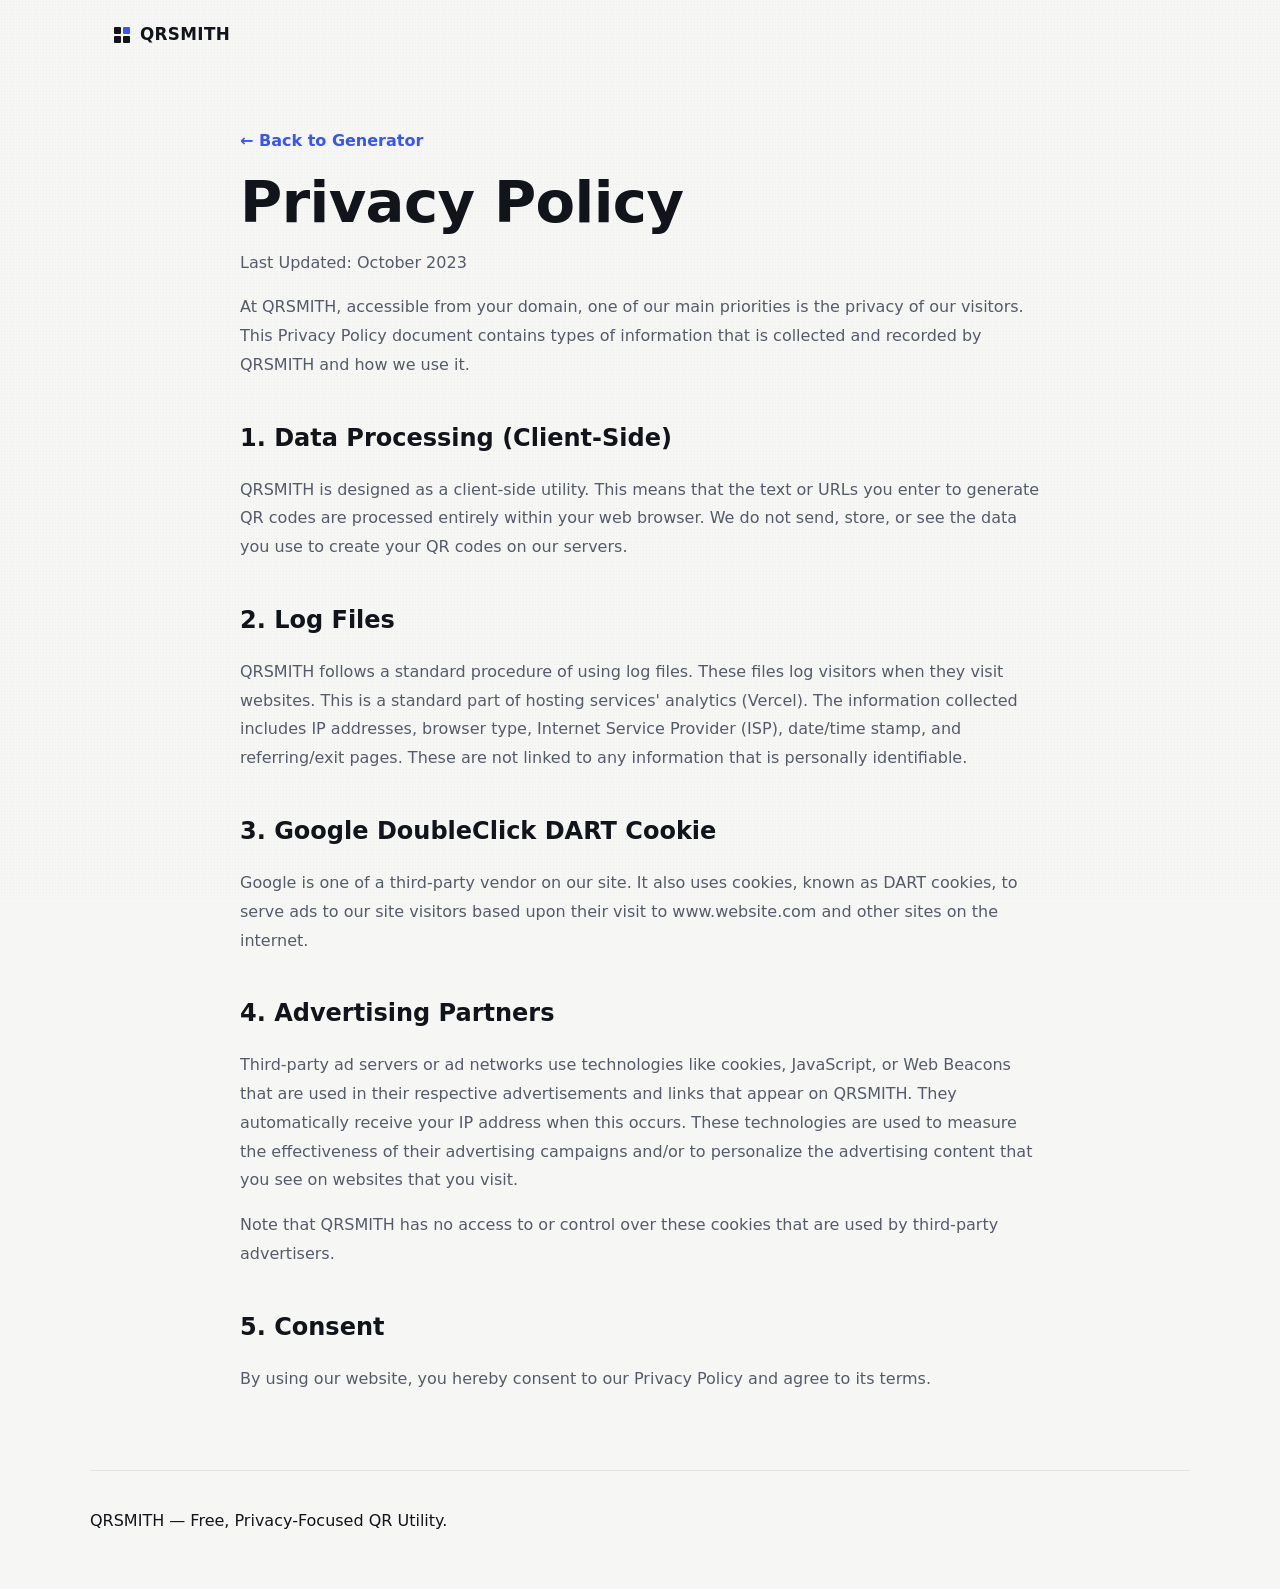
==== privacy.html @ 7912f33f "Create privacy.html" ====
<!DOCTYPE html>
<html lang="en">
<head>
<meta charset="UTF-8" />
<meta name="viewport" content="width=device-width, initial-scale=1.0" />
<title>Privacy Policy — QRSMITH</title>
<link rel="stylesheet" href="styles.css">
<style>
    .policy-content { padding: 60px 0; max-width: 800px; margin: 0 auto; }
    .policy-content h2 { font-family: var(--font-display); margin-top: 40px; color: var(--color-ink); }
    .policy-content p, .policy-content li { color: var(--color-ink-soft); line-height: 1.8; margin-bottom: 16px; }
    .back-home { display: inline-block; margin-bottom: 20px; color: var(--color-accent); font-weight: 600; text-decoration: none; }
</style>
</head>
<body>
  <div class="noise-layer"></div>

  <header class="topbar">
    <div class="wrap topbar-inner">
      <a class="mark" href="index.html">
        <span class="mark-glyph"><span></span><span></span><span></span><span></span></span>
        QRSMITH
      </a>
    </div>
  </header>

  <main class="wrap policy-content">
    <a href="index.html" class="back-home">← Back to Generator</a>
    <h1>Privacy Policy</h1>
    <p>Last Updated: October 2023</p>

    <p>At QRSMITH, accessible from your domain, one of our main priorities is the privacy of our visitors. This Privacy Policy document contains types of information that is collected and recorded by QRSMITH and how we use it.</p>

    <h2>1. Data Processing (Client-Side)</h2>
    <p>QRSMITH is designed as a client-side utility. This means that the text or URLs you enter to generate QR codes are processed entirely within your web browser. We do not send, store, or see the data you use to create your QR codes on our servers.</p>

    <h2>2. Log Files</h2>
    <p>QRSMITH follows a standard procedure of using log files. These files log visitors when they visit websites. This is a standard part of hosting services' analytics (Vercel). The information collected includes IP addresses, browser type, Internet Service Provider (ISP), date/time stamp, and referring/exit pages. These are not linked to any information that is personally identifiable.</p>

    <h2>3. Google DoubleClick DART Cookie</h2>
    <p>Google is one of a third-party vendor on our site. It also uses cookies, known as DART cookies, to serve ads to our site visitors based upon their visit to www.website.com and other sites on the internet.</p>

    <h2>4. Advertising Partners</h2>
    <p>Third-party ad servers or ad networks use technologies like cookies, JavaScript, or Web Beacons that are used in their respective advertisements and links that appear on QRSMITH. They automatically receive your IP address when this occurs. These technologies are used to measure the effectiveness of their advertising campaigns and/or to personalize the advertising content that you see on websites that you visit.</p>
    <p>Note that QRSMITH has no access to or control over these cookies that are used by third-party advertisers.</p>

    <h2>5. Consent</h2>
    <p>By using our website, you hereby consent to our Privacy Policy and agree to its terms.</p>
  </main>

  <footer class="site-footer wrap">
    <p>QRSMITH — Free, Privacy-Focused QR Utility.</p>
  </footer>
</body>
</html>
---- styles.css ----
/* ============================================
   QRSMITH — design tokens
   ============================================ */
:root {
  --color-bg: #F6F7F5;
  --color-surface: #FFFFFF;
  --color-ink: #12141C;
  --color-ink-soft: #565B6B;
  --color-ink-faint: #9195A3;
  --color-accent: #3654FF;
  --color-accent-ink: #1F2FB8;
  --color-signal: #C6FF3D;
  --color-border: #E3E5E0;
  --color-ad-bg: #EEF0EC;
  --color-warn: #B45309;
  --color-warn-bg: #FEF3E2;

  --font-display: 'Space Grotesk', ui-sans-serif, system-ui, sans-serif;
  --font-body: 'Inter', ui-sans-serif, system-ui, sans-serif;
  --font-mono: 'IBM Plex Mono', ui-monospace, 'SFMono-Regular', monospace;

  --radius-sm: 8px;
  --radius-md: 14px;
  --radius-lg: 22px;

  --wrap-max: 1100px;
}

* { box-sizing: border-box; }
html { scroll-behavior: smooth; }

body {
  margin: 0;
  background: var(--color-bg);
  color: var(--color-ink);
  font-family: var(--font-body);
  line-height: 1.5;
  -webkit-font-smoothing: antialiased;
  position: relative;
}

.wrap {
  max-width: var(--wrap-max);
  margin: 0 auto;
  padding: 0 24px;
}

/* subtle paper texture, ties the "print" theme together without being loud */
.noise-layer {
  position: fixed;
  inset: 0;
  pointer-events: none;
  z-index: 0;
  opacity: 0.035;
  background-image: radial-gradient(circle, var(--color-ink) 1px, transparent 1px);
  background-size: 3px 3px;
}

a { color: inherit; }

:focus-visible {
  outline: 2px solid var(--color-accent);
  outline-offset: 2px;
  border-radius: 4px;
}

/* ============================================
   Topbar
   ============================================ */
.topbar {
  padding: 22px 0;
  position: relative;
  z-index: 1;
}
.topbar-inner {
  display: flex;
  align-items: center;
  justify-content: space-between;
  gap: 16px;
  flex-wrap: wrap;
}
.mark {
  font-family: var(--font-display);
  font-weight: 700;
  font-size: 1.05rem;
  letter-spacing: 0.02em;
  text-decoration: none;
  display: inline-flex;
  align-items: center;
  gap: 10px;
}
.mark-glyph {
  display: inline-grid;
  grid-template-columns: repeat(2, 1fr);
  grid-template-rows: repeat(2, 1fr);
  gap: 2px;
  width: 16px;
  height: 16px;
}
.mark-glyph span { background: var(--color-ink); border-radius: 1px; }
.mark-glyph span:nth-child(2) { background: var(--color-accent); }
.topbar-note {
  margin: 0;
  font-family: var(--font-mono);
  font-size: 0.75rem;
  color: var(--color-ink-soft);
}

/* ============================================
   Hero
   ============================================ */
.hero {
  padding: 28px 24px 8px;
  position: relative;
  z-index: 1;
}
.eyebrow {
  font-family: var(--font-mono);
  font-size: 0.72rem;
  letter-spacing: 0.12em;
  color: var(--color-accent-ink);
  margin: 0 0 14px;
}
h1 {
  font-family: var(--font-display);
  font-weight: 700;
  font-size: clamp(2.2rem, 5.4vw, 3.6rem);
  line-height: 1.03;
  letter-spacing: -0.01em;
  margin: 0 0 16px;
  max-width: 14ch;
}
.hero-sub {
  font-size: 1.05rem;
  color: var(--color-ink-soft);
  max-width: 46ch;
  margin: 0;
}

/* ============================================
   Studio (the actual tool)
   ============================================ */
.studio {
  padding: 36px 24px 0;
  position: relative;
  z-index: 1;
}
.studio-grid {
  display: grid;
  grid-template-columns: 1.1fr 0.9fr;
  gap: 20px;
  align-items: stretch;
}
@media (max-width: 860px) {
  .studio-grid { grid-template-columns: 1fr; }
}

.panel {
  background: var(--color-surface);
  border: 1px solid var(--color-border);
  border-radius: var(--radius-lg);
  padding: 26px;
}

.field-label {
  display: block;
  font-family: var(--font-mono);
  font-size: 0.72rem;
  letter-spacing: 0.08em;
  text-transform: uppercase;
  color: var(--color-ink-soft);
  margin-bottom: 8px;
}

.text-input {
  width: 100%;
  resize: vertical;
  min-height: 96px;
  padding: 14px 16px;
  font-family: var(--font-body);
  font-size: 1rem;
  color: var(--color-ink);
  background: var(--color-bg);
  border: 1.5px solid var(--color-border);
  border-radius: var(--radius-md);
  transition: border-color 0.15s ease;
}
.text-input:focus {
  border-color: var(--color-accent);
  outline: none;
}
.hint {
  margin: 8px 0 0;
  font-family: var(--font-mono);
  font-size: 0.72rem;
  color: var(--color-ink-faint);
}

.controls-row {
  display: flex;
  gap: 16px;
  margin-top: 22px;
  flex-wrap: wrap;
}
.control { flex: 1 1 140px; }
.control-wide { flex: 1 1 100%; }

.swatch-input {
  display: flex;
  align-items: center;
  gap: 10px;
  border: 1.5px solid var(--color-border);
  border-radius: var(--radius-sm);
  padding: 8px 12px;
  background: var(--color-bg);
}
.swatch-input input[type="color"] {
  width: 28px;
  height: 28px;
  border: none;
  padding: 0;
  background: none;
  cursor: pointer;
  border-radius: 6px;
  overflow: hidden;
}
.swatch-value {
  font-family: var(--font-mono);
  font-size: 0.8rem;
  color: var(--color-ink-soft);
}

.select-input {
  width: 100%;
  padding: 10px 12px;
  font-family: var(--font-body);
  font-size: 0.92rem;
  color: var(--color-ink);
  background: var(--color-bg);
  border: 1.5px solid var(--color-border);
  border-radius: var(--radius-sm);
  cursor: pointer;
}

.contrast-warning {
  margin: 18px 0 0;
  font-size: 0.82rem;
  color: var(--color-warn);
  background: var(--color-warn-bg);
  border-radius: var(--radius-sm);
  padding: 10px 12px;
}

/* ============================================
   Preview / "scan target" — signature element
   ============================================ */
.preview-panel {
  display: flex;
  flex-direction: column;
  align-items: center;
  justify-content: center;
  gap: 16px;
}

.scan-target {
  position: relative;
  width: min(320px, 100%);
  aspect-ratio: 1 / 1;
  background: var(--color-bg);
  border-radius: var(--radius-md);
  display: flex;
  align-items: center;
  justify-content: center;
  overflow: hidden;
}

#qr-canvas {
  width: 88%;
  height: 88%;
  border-radius: 4px;
}

.corner {
  position: absolute;
  width: 22px;
  height: 22px;
  border: 3px solid var(--color-signal);
  z-index: 2;
}
.corner-tl { top: 10px; left: 10px; border-right: none; border-bottom: none; border-radius: 6px 0 0 0; }
.corner-tr { top: 10px; right: 10px; border-left: none; border-bottom: none; border-radius: 0 6px 0 0; }
.corner-bl { bottom: 10px; left: 10px; border-right: none; border-top: none; border-radius: 0 0 0 6px; }
.corner-br { bottom: 10px; right: 10px; border-left: none; border-top: none; border-radius: 0 0 6px 0; }

.scan-line {
  position: absolute;
  left: 8%;
  right: 8%;
  height: 2px;
  background: linear-gradient(90deg, transparent, var(--color-signal), transparent);
  top: 6%;
  opacity: 0;
  z-index: 3;
  pointer-events: none;
}
.scan-line.is-active {
  animation: sweep 0.7s ease-out;
}
@keyframes sweep {
  0%   { top: 6%; opacity: 0; }
  15%  { opacity: 1; }
  85%  { opacity: 1; }
  100% { top: 92%; opacity: 0; }
}
@media (prefers-reduced-motion: reduce) {
  .scan-line.is-active { animation: none; }
}

.empty-state {
  position: absolute;
  inset: 0;
  display: flex;
  flex-direction: column;
  align-items: center;
  justify-content: center;
  gap: 12px;
  color: var(--color-ink-faint);
  text-align: center;
  padding: 20px;
}
.empty-glyph {
  display: grid;
  grid-template-columns: repeat(3, 10px);
  grid-template-rows: repeat(3, 10px);
  gap: 3px;
}
.empty-glyph span { background: var(--color-border); border-radius: 1px; }
.empty-glyph span:nth-child(1),
.empty-glyph span:nth-child(3),
.empty-glyph span:nth-child(7) { background: var(--color-ink-faint); }
.empty-state p {
  margin: 0;
  font-family: var(--font-mono);
  font-size: 0.78rem;
}

.preview-caption {
  margin: 0;
  font-family: var(--font-mono);
  font-size: 0.75rem;
  color: var(--color-ink-faint);
  text-align: center;
  min-height: 1.2em;
}

/* ============================================
   Downloads
   ============================================ */
.download-row {
  display: grid;
  grid-template-columns: repeat(3, 1fr);
  gap: 12px;
  margin-top: 20px;
}
.btn {
  display: flex;
  flex-direction: column;
  align-items: flex-start;
  gap: 2px;
  padding: 14px 18px;
  border-radius: var(--radius-md);
  border: none;
  cursor: pointer;
  font-family: var(--font-body);
  transition: transform 0.12s ease, background 0.15s ease, opacity 0.15s ease;
}
.btn:active { transform: scale(0.98); }
.btn-primary {
  background: var(--color-ink);
  color: var(--color-surface);
}
.btn-primary:hover:not(:disabled) { background: var(--color-accent-ink); }
.btn:disabled {
  opacity: 0.35;
  cursor: not-allowed;
}
.btn-label {
  font-family: var(--font-display);
  font-weight: 600;
  font-size: 1.05rem;
}
.btn-sub {
  font-size: 0.75rem;
  color: rgba(255,255,255,0.65);
}

@media (max-width: 560px) {
  .download-row { grid-template-columns: 1fr; }
}

/* ============================================
   Ad zone — fixed dimensions, zero CLS
   Sits directly below the download buttons.
   ============================================ */
.ad-zone {
  margin-top: 28px;
  display: flex;
  flex-direction: column;
  align-items: center;
  gap: 8px;
}
.ad-tag {
  font-family: var(--font-mono);
  font-size: 0.68rem;
  letter-spacing: 0.1em;
  text-transform: uppercase;
  color: var(--color-ink-faint);
}
.ad-slot {
  width: 100%;
  max-width: 728px;
  background: var(--color-ad-bg);
  border: 1px dashed var(--color-border);
  border-radius: var(--radius-sm);
  display: flex;
  align-items: center;
  justify-content: center;

  /* mobile default: reserve 320x50 */
  height: 50px;
}
.ad-placeholder-text {
  font-family: var(--font-mono);
  font-size: 0.72rem;
  color: var(--color-ink-faint);
}

/* tablet: reserve 300x250 style block */
@media (min-width: 480px) and (max-width: 767px) {
  .ad-slot { height: 250px; max-width: 300px; }
}

/* desktop: reserve 728x90 leaderboard */
@media (min-width: 768px) {
  .ad-slot { height: 90px; max-width: 728px; }
}

/* ============================================
   Trust strip
   ============================================ */
.trust {
  padding: 56px 24px 40px;
  display: grid;
  grid-template-columns: repeat(3, 1fr);
  gap: 24px;
  position: relative;
  z-index: 1;
}
@media (max-width: 768px) {
  .trust { grid-template-columns: 1fr; gap: 20px; }
}
.trust-item {
  display: flex;
  gap: 14px;
  align-items: flex-start;
}
.trust-tag {
  font-family: var(--font-mono);
  font-size: 0.72rem;
  color: var(--color-accent-ink);
  border: 1px solid var(--color-border);
  border-radius: 6px;
  padding: 2px 6px;
  flex-shrink: 0;
}
.trust-item p {
  margin: 0;
  font-size: 0.92rem;
  color: var(--color-ink-soft);
}

/* ============================================
   Footer
   ============================================ */
.site-footer {
  border-top: 1px solid var(--color-border);
  padding: 22px 0 40px;
  position: relative;
  z-index: 1;
}
.footer-inner {
  display: flex;
  justify-content: space-between;
  align-items: center;
  flex-wrap: wrap;
  gap: 8px;
}
.footer-inner p {
  margin: 0;
  font-size: 0.82rem;
  color: var(--color-ink-faint);
}
.footer-mono {
  font-family: var(--font-mono);
}
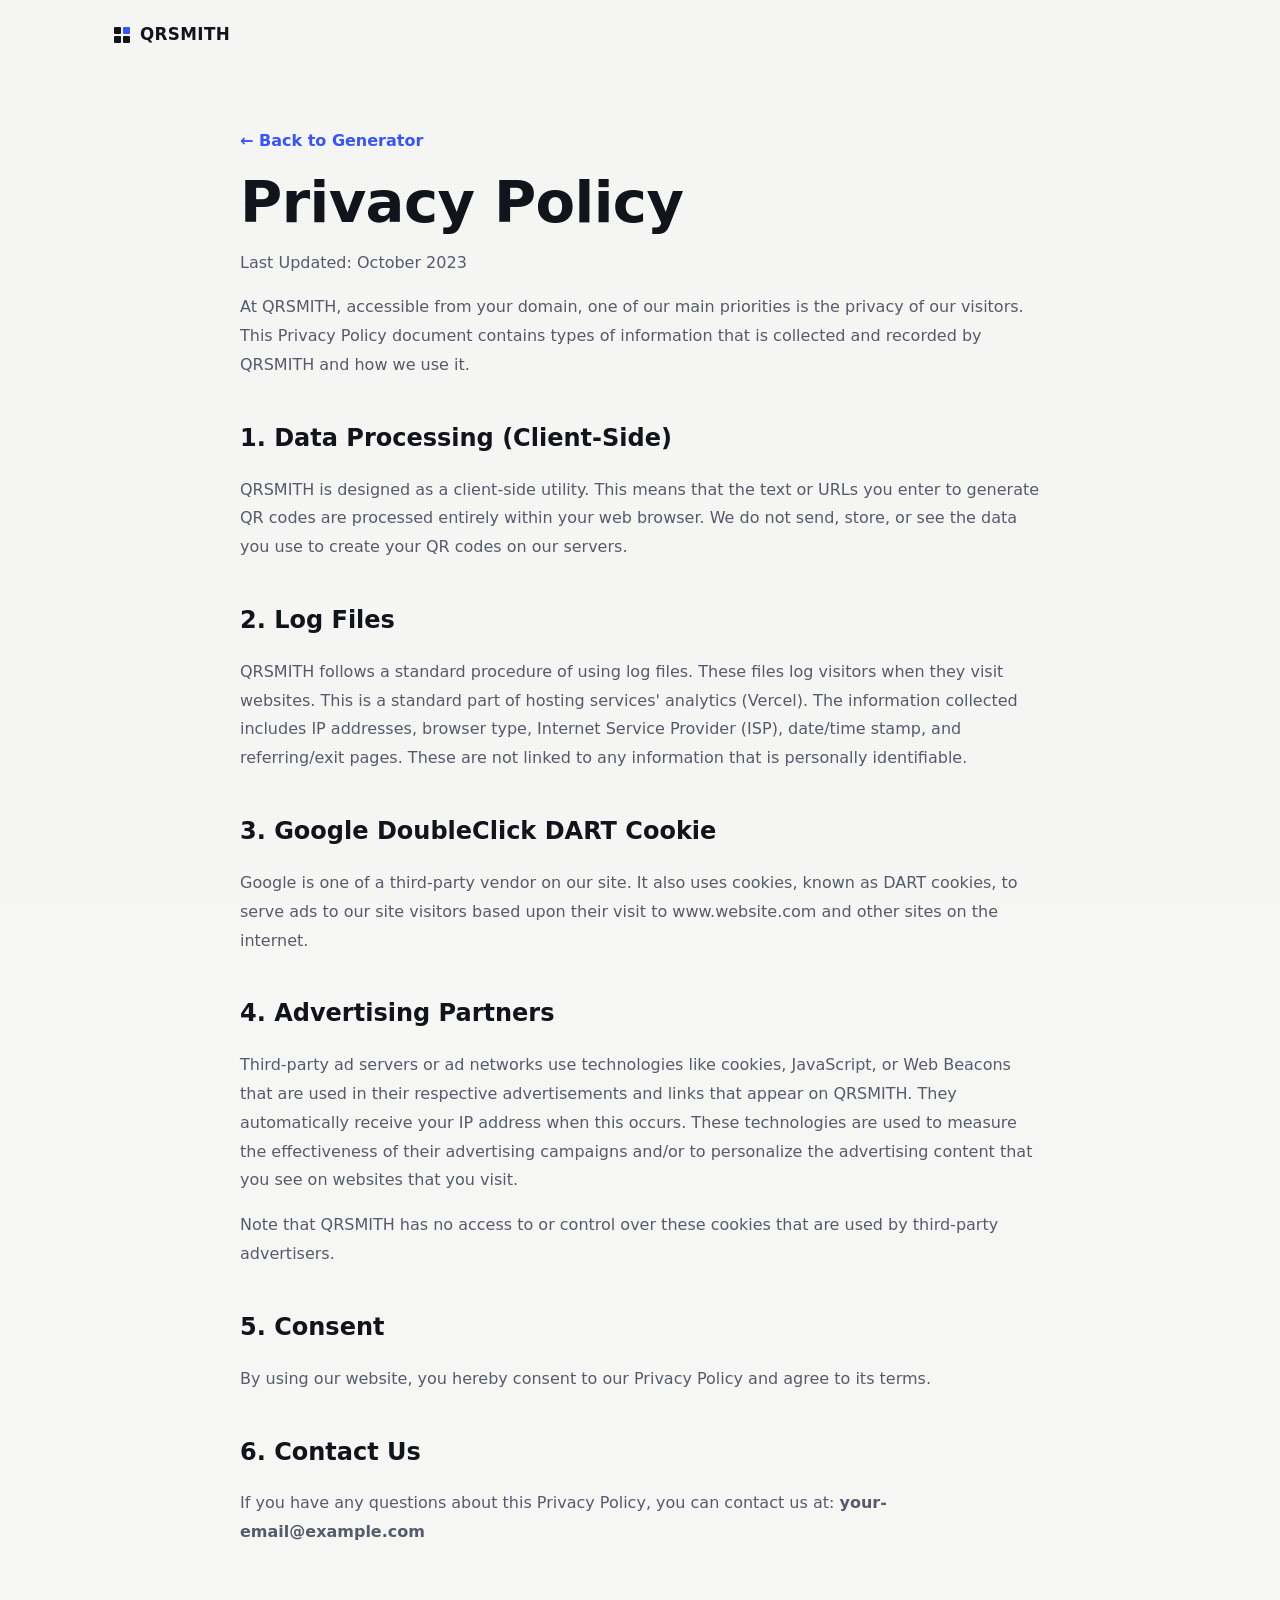
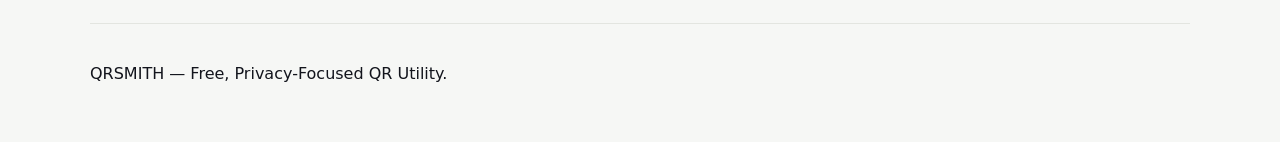
==== commit b15b3627: "Update privacy.html" ====
--- a/privacy.html
+++ b/privacy.html
@@ -46,6 +46,8 @@
 
     <h2>5. Consent</h2>
     <p>By using our website, you hereby consent to our Privacy Policy and agree to its terms.</p>
+    <h2>6. Contact Us</h2>
+    <p>If you have any questions about this Privacy Policy, you can contact us at: <strong>your-email@example.com</strong></p>
   </main>
 
   <footer class="site-footer wrap">
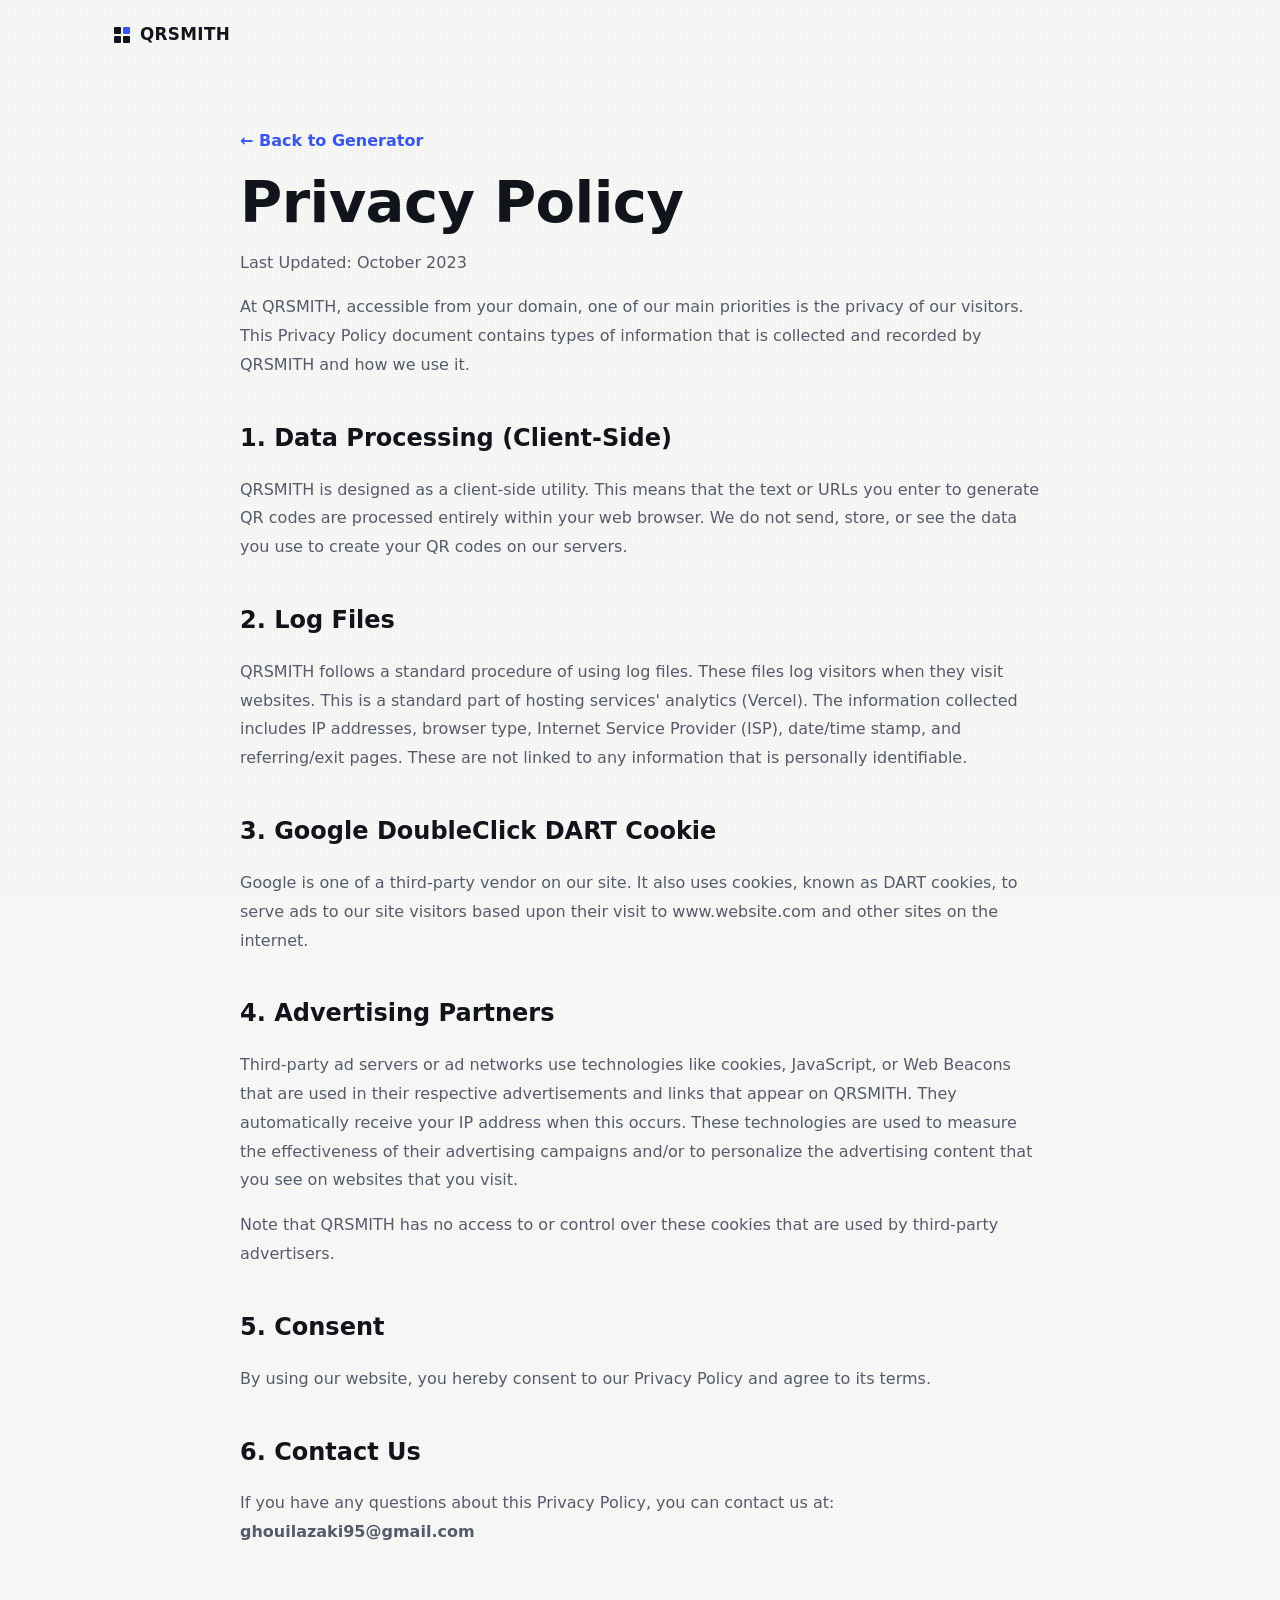
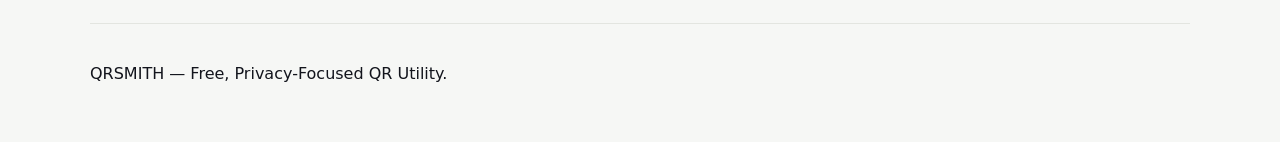
==== commit 2c1655b4: "Update privacy.html" ====
--- a/privacy.html
+++ b/privacy.html
@@ -47,7 +47,7 @@
     <h2>5. Consent</h2>
     <p>By using our website, you hereby consent to our Privacy Policy and agree to its terms.</p>
     <h2>6. Contact Us</h2>
-    <p>If you have any questions about this Privacy Policy, you can contact us at: <strong>your-email@example.com</strong></p>
+    <p>If you have any questions about this Privacy Policy, you can contact us at: <strong>ghouilazaki95@gmail.com</strong></p>
   </main>
 
   <footer class="site-footer wrap">
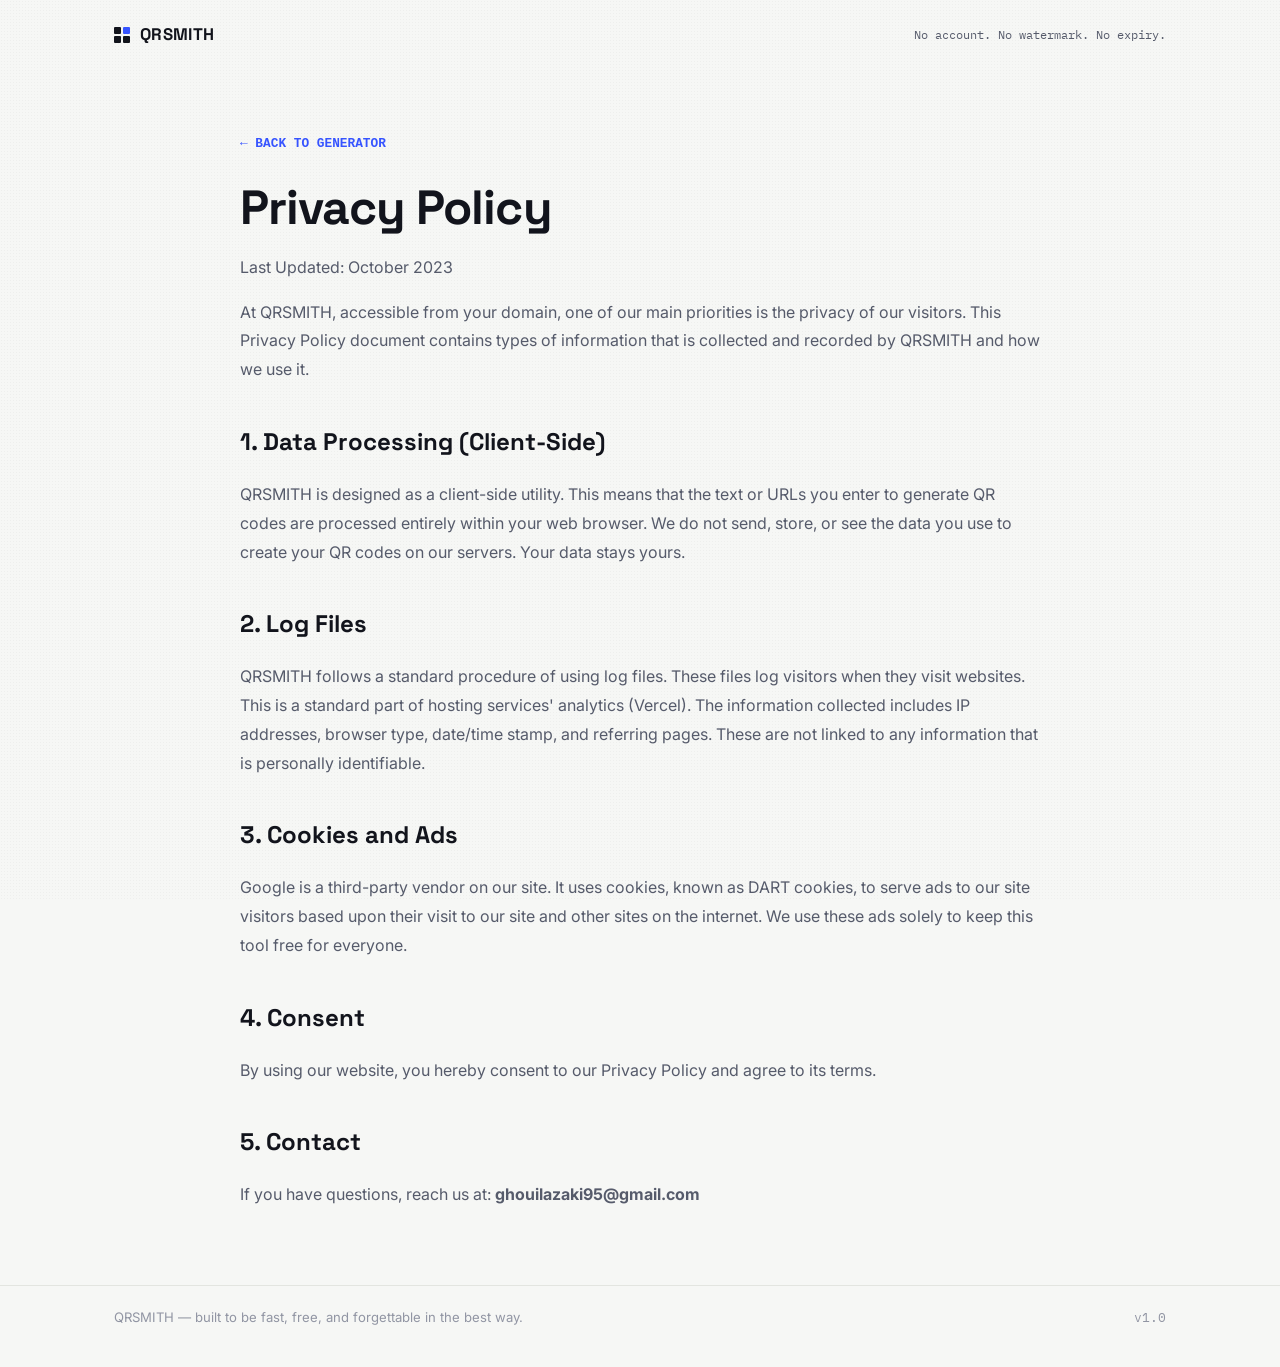
==== commit 29843d63: "Update privacy.html" ====
--- a/privacy.html
+++ b/privacy.html
@@ -4,54 +4,68 @@
 <meta charset="UTF-8" />
 <meta name="viewport" content="width=device-width, initial-scale=1.0" />
 <title>Privacy Policy — QRSMITH</title>
+<!-- We link to the same CSS file to get the same fonts and logo colors -->
 <link rel="stylesheet" href="styles.css">
+
+<link rel="preconnect" href="https://fonts.googleapis.com">
+<link rel="preconnect" href="https://fonts.gstatic.com" crossorigin>
+<link href="https://fonts.googleapis.com/css2?family=Space+Grotesk:wght@500;600;700&family=Inter:wght@400;500;600&family=IBM+Plex+Mono:wght@400;500&display=swap" rel="stylesheet">
+
 <style>
-    .policy-content { padding: 60px 0; max-width: 800px; margin: 0 auto; }
-    .policy-content h2 { font-family: var(--font-display); margin-top: 40px; color: var(--color-ink); }
-    .policy-content p, .policy-content li { color: var(--color-ink-soft); line-height: 1.8; margin-bottom: 16px; }
-    .back-home { display: inline-block; margin-bottom: 20px; color: var(--color-accent); font-weight: 600; text-decoration: none; }
+    .policy-content { padding: 60px 0; max-width: 800px; margin: 0 auto; position: relative; z-index: 1; }
+    .policy-content h1 { font-family: var(--font-display); font-weight: 700; font-size: 3rem; margin-bottom: 20px; letter-spacing: -0.02em; }
+    .policy-content h2 { font-family: var(--font-display); margin-top: 40px; font-weight: 700; color: var(--color-ink); }
+    .policy-content p, .policy-content li { color: var(--color-ink-soft); line-height: 1.8; margin-bottom: 16px; font-family: var(--font-body); }
+    .back-home { display: inline-block; margin-bottom: 30px; color: var(--color-accent); font-weight: 600; text-decoration: none; font-family: var(--font-mono); font-size: 0.8rem; }
+    .back-home:hover { text-decoration: underline; }
 </style>
 </head>
 <body>
-  <div class="noise-layer"></div>
+  <!-- The background noise layer from the main page -->
+  <div class="noise-layer" aria-hidden="true"></div>
 
+  <!-- EXACT SAME HEADER AS MAIN PAGE -->
   <header class="topbar">
     <div class="wrap topbar-inner">
-      <a class="mark" href="index.html">
-        <span class="mark-glyph"><span></span><span></span><span></span><span></span></span>
+      <a class="mark" href="index.html" aria-label="QRSMITH home">
+        <span class="mark-glyph" aria-hidden="true">
+          <span></span><span></span><span></span><span></span>
+        </span>
         QRSMITH
       </a>
+      <p class="topbar-note">No account. No watermark. No expiry.</p>
     </div>
   </header>
 
   <main class="wrap policy-content">
-    <a href="index.html" class="back-home">← Back to Generator</a>
+    <a href="index.html" class="back-home">← BACK TO GENERATOR</a>
+    
     <h1>Privacy Policy</h1>
     <p>Last Updated: October 2023</p>
 
     <p>At QRSMITH, accessible from your domain, one of our main priorities is the privacy of our visitors. This Privacy Policy document contains types of information that is collected and recorded by QRSMITH and how we use it.</p>
 
     <h2>1. Data Processing (Client-Side)</h2>
-    <p>QRSMITH is designed as a client-side utility. This means that the text or URLs you enter to generate QR codes are processed entirely within your web browser. We do not send, store, or see the data you use to create your QR codes on our servers.</p>
+    <p>QRSMITH is designed as a client-side utility. This means that the text or URLs you enter to generate QR codes are processed entirely within your web browser. We do not send, store, or see the data you use to create your QR codes on our servers. Your data stays yours.</p>
 
     <h2>2. Log Files</h2>
-    <p>QRSMITH follows a standard procedure of using log files. These files log visitors when they visit websites. This is a standard part of hosting services' analytics (Vercel). The information collected includes IP addresses, browser type, Internet Service Provider (ISP), date/time stamp, and referring/exit pages. These are not linked to any information that is personally identifiable.</p>
+    <p>QRSMITH follows a standard procedure of using log files. These files log visitors when they visit websites. This is a standard part of hosting services' analytics (Vercel). The information collected includes IP addresses, browser type, date/time stamp, and referring pages. These are not linked to any information that is personally identifiable.</p>
 
-    <h2>3. Google DoubleClick DART Cookie</h2>
-    <p>Google is one of a third-party vendor on our site. It also uses cookies, known as DART cookies, to serve ads to our site visitors based upon their visit to www.website.com and other sites on the internet.</p>
+    <h2>3. Cookies and Ads</h2>
+    <p>Google is a third-party vendor on our site. It uses cookies, known as DART cookies, to serve ads to our site visitors based upon their visit to our site and other sites on the internet. We use these ads solely to keep this tool free for everyone.</p>
 
-    <h2>4. Advertising Partners</h2>
-    <p>Third-party ad servers or ad networks use technologies like cookies, JavaScript, or Web Beacons that are used in their respective advertisements and links that appear on QRSMITH. They automatically receive your IP address when this occurs. These technologies are used to measure the effectiveness of their advertising campaigns and/or to personalize the advertising content that you see on websites that you visit.</p>
-    <p>Note that QRSMITH has no access to or control over these cookies that are used by third-party advertisers.</p>
+    <h2>4. Consent</h2>
+    <p>By using our website, you hereby consent to our Privacy Policy and agree to its terms.</p>
 
-    <h2>5. Consent</h2>
-    <p>By using our website, you hereby consent to our Privacy Policy and agree to its terms.</p>
-    <h2>6. Contact Us</h2>
-    <p>If you have any questions about this Privacy Policy, you can contact us at: <strong>ghouilazaki95@gmail.com</strong></p>
+    <h2>5. Contact</h2>
+    <p>If you have questions, reach us at: <strong>ghouilazaki95@gmail.com</strong></p>
   </main>
 
-  <footer class="site-footer wrap">
-    <p>QRSMITH — Free, Privacy-Focused QR Utility.</p>
+  <footer class="site-footer">
+    <div class="wrap footer-inner">
+      <p>QRSMITH — built to be fast, free, and forgettable in the best way.</p>
+      <p class="footer-mono">v1.0</p>
+    </div>
   </footer>
 </body>
 </html>
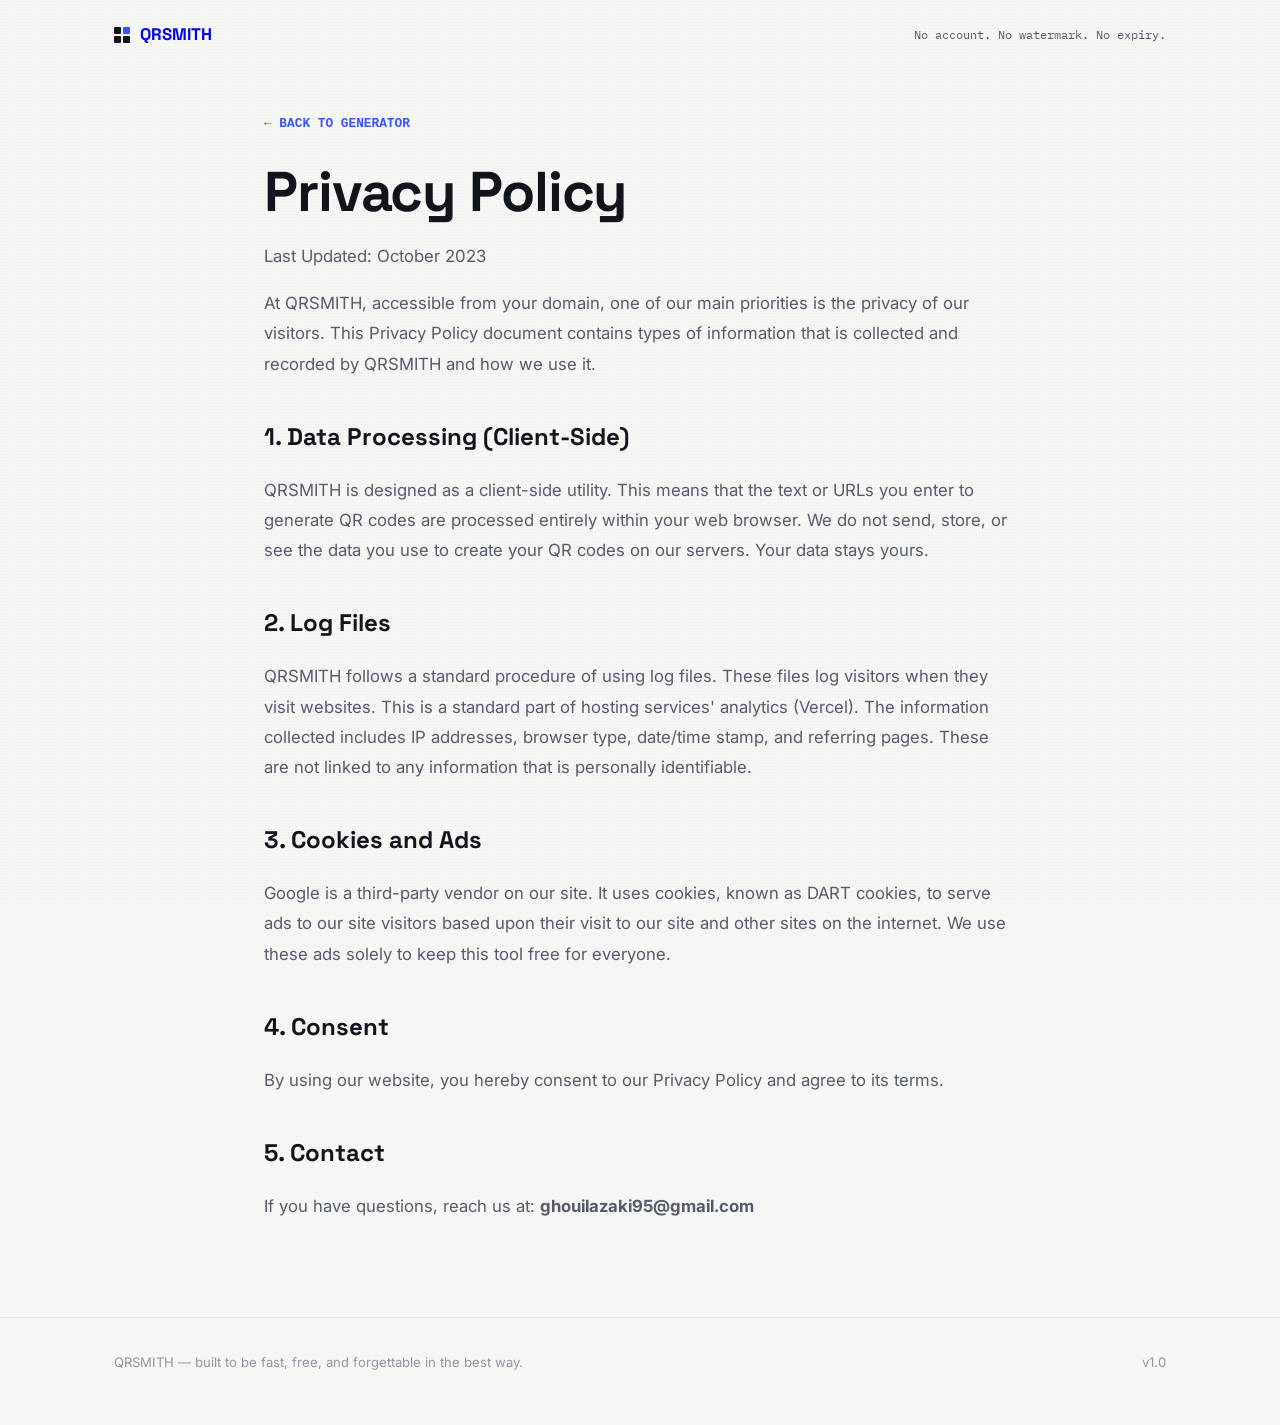
==== commit 67895a28: "Update privacy.html" ====
--- a/privacy.html
+++ b/privacy.html
@@ -1,6 +1,15 @@
 <!DOCTYPE html>
 <html lang="en">
 <head>
+<!-- Google tag (gtag.js) -->
+<script async src="https://www.googletagmanager.com/gtag/js?id=G-3TX10EJSD7"></script>
+<script>
+  window.dataLayer = window.dataLayer || [];
+  function gtag(){dataLayer.push(arguments);}
+  gtag('js', new Date());
+
+  gtag('config', 'G-3TX10EJSD7');
+</script>
 <meta charset="UTF-8" />
 <meta name="viewport" content="width=device-width, initial-scale=1.0" />
 <title>Privacy Policy — QRSMITH</title>
@@ -12,12 +21,55 @@
 <link href="https://fonts.googleapis.com/css2?family=Space+Grotesk:wght@500;600;700&family=Inter:wght@400;500;600&family=IBM+Plex+Mono:wght@400;500&display=swap" rel="stylesheet">
 
 <style>
-    .policy-content { padding: 60px 0; max-width: 800px; margin: 0 auto; position: relative; z-index: 1; }
-    .policy-content h1 { font-family: var(--font-display); font-weight: 700; font-size: 3rem; margin-bottom: 20px; letter-spacing: -0.02em; }
-    .policy-content h2 { font-family: var(--font-display); margin-top: 40px; font-weight: 700; color: var(--color-ink); }
-    .policy-content p, .policy-content li { color: var(--color-ink-soft); line-height: 1.8; margin-bottom: 16px; font-family: var(--font-body); }
-    .back-home { display: inline-block; margin-bottom: 30px; color: var(--color-accent); font-weight: 600; text-decoration: none; font-family: var(--font-mono); font-size: 0.8rem; }
+    /* FIX: Added 24px horizontal padding for mobile */
+    .policy-content { 
+        padding: 40px 24px 80px; 
+        max-width: 800px; 
+        margin: 0 auto; 
+        position: relative; 
+        z-index: 1; 
+    }
+    
+    .policy-content h1 { 
+        font-family: var(--font-display); 
+        font-weight: 700; 
+        font-size: clamp(2.2rem, 8vw, 3.5rem); 
+        margin-bottom: 20px; 
+        letter-spacing: -0.02em; 
+    }
+    
+    .policy-content h2 { 
+        font-family: var(--font-display); 
+        margin-top: 40px; 
+        font-weight: 700; 
+        color: var(--color-ink); 
+    }
+    
+    .policy-content p, .policy-content li { 
+        color: var(--color-ink-soft); 
+        line-height: 1.8; 
+        margin-bottom: 16px; 
+        font-family: var(--font-body); 
+        font-size: 1.05rem;
+    }
+    
+    .back-home { 
+        display: inline-block; 
+        margin-bottom: 30px; 
+        color: var(--color-accent); 
+        font-weight: 600; 
+        text-decoration: none; 
+        font-family: var(--font-mono); 
+        font-size: 0.8rem; 
+    }
+    
     .back-home:hover { text-decoration: underline; }
+
+    /* Ensure mobile text doesn't feel too big */
+    @media (max-width: 600px) {
+        .policy-content { padding: 30px 20px 60px; }
+        .policy-content p { font-size: 1rem; }
+    }
 </style>
 </head>
 <body>
--- a/styles.css
+++ b/styles.css
@@ -26,8 +26,14 @@
   --wrap-max: 1100px;
 }
 
+/* ============================================
+   Global
+   ============================================ */
 * { box-sizing: border-box; }
-html { scroll-behavior: smooth; }
+html { 
+  scroll-behavior: smooth; 
+  -webkit-text-size-adjust: 100%;
+}
 
 body {
   margin: 0;
@@ -36,16 +42,16 @@
   font-family: var(--font-body);
   line-height: 1.5;
   -webkit-font-smoothing: antialiased;
-  position: relative;
+  overflow-x: hidden;
 }
 
 .wrap {
   max-width: var(--wrap-max);
   margin: 0 auto;
-  padding: 0 24px;
-}
-
-/* subtle paper texture, ties the "print" theme together without being loud */
+  padding: 0 24px; /* Increased side padding for better spacing */
+  width: 100%;
+}
+
 .noise-layer {
   position: fixed;
   inset: 0;
@@ -56,103 +62,37 @@
   background-size: 3px 3px;
 }
 
-a { color: inherit; }
-
-:focus-visible {
-  outline: 2px solid var(--color-accent);
-  outline-offset: 2px;
-  border-radius: 4px;
-}
-
 /* ============================================
    Topbar
    ============================================ */
-.topbar {
-  padding: 22px 0;
-  position: relative;
-  z-index: 1;
-}
-.topbar-inner {
-  display: flex;
-  align-items: center;
-  justify-content: space-between;
-  gap: 16px;
-  flex-wrap: wrap;
-}
-.mark {
-  font-family: var(--font-display);
-  font-weight: 700;
-  font-size: 1.05rem;
-  letter-spacing: 0.02em;
-  text-decoration: none;
-  display: inline-flex;
-  align-items: center;
-  gap: 10px;
-}
-.mark-glyph {
-  display: inline-grid;
-  grid-template-columns: repeat(2, 1fr);
-  grid-template-rows: repeat(2, 1fr);
-  gap: 2px;
-  width: 16px;
-  height: 16px;
-}
+.topbar { padding: 22px 0; position: relative; z-index: 1; }
+.topbar-inner { display: flex; align-items: center; justify-content: space-between; gap: 16px; flex-wrap: wrap; }
+.mark { font-family: var(--font-display); font-weight: 700; font-size: 1.05rem; text-decoration: none; display: inline-flex; align-items: center; gap: 10px; }
+.mark-glyph { display: inline-grid; grid-template-columns: repeat(2, 1fr); gap: 2px; width: 16px; height: 16px; }
 .mark-glyph span { background: var(--color-ink); border-radius: 1px; }
 .mark-glyph span:nth-child(2) { background: var(--color-accent); }
-.topbar-note {
-  margin: 0;
-  font-family: var(--font-mono);
-  font-size: 0.75rem;
-  color: var(--color-ink-soft);
-}
+.topbar-note { font-family: var(--font-mono); font-size: 0.75rem; color: var(--color-ink-soft); margin: 0; }
 
 /* ============================================
    Hero
    ============================================ */
-.hero {
-  padding: 28px 24px 8px;
-  position: relative;
-  z-index: 1;
-}
-.eyebrow {
-  font-family: var(--font-mono);
-  font-size: 0.72rem;
-  letter-spacing: 0.12em;
-  color: var(--color-accent-ink);
-  margin: 0 0 14px;
-}
-h1 {
-  font-family: var(--font-display);
-  font-weight: 700;
-  font-size: clamp(2.2rem, 5.4vw, 3.6rem);
-  line-height: 1.03;
-  letter-spacing: -0.01em;
-  margin: 0 0 16px;
-  max-width: 14ch;
-}
-.hero-sub {
-  font-size: 1.05rem;
-  color: var(--color-ink-soft);
-  max-width: 46ch;
-  margin: 0;
-}
-
-/* ============================================
-   Studio (the actual tool)
-   ============================================ */
-.studio {
-  padding: 36px 24px 0;
-  position: relative;
-  z-index: 1;
-}
-.studio-grid {
-  display: grid;
-  grid-template-columns: 1.1fr 0.9fr;
-  gap: 20px;
-  align-items: stretch;
-}
-@media (max-width: 860px) {
-  .studio-grid { grid-template-columns: 1fr; }
+.hero { padding: 28px 24px 8px; position: relative; z-index: 1; }
+.eyebrow { font-family: var(--font-mono); font-size: 0.72rem; letter-spacing: 0.12em; color: var(--color-accent-ink); margin: 0 0 14px; }
+h1 { font-family: var(--font-display); font-weight: 700; font-size: clamp(2.2rem, 5.4vw, 3.6rem); line-height: 1.03; letter-spacing: -0.01em; margin: 0 0 16px; }
+.hero-sub { font-size: 1.05rem; color: var(--color-ink-soft); max-width: 46ch; margin: 0; }
+
+/* ============================================
+   Studio & Grid
+   ============================================ */
+.studio { 
+  padding: 36px 0 0; /* Keep top padding, side padding comes from .wrap */
+  position: relative; 
+  z-index: 1; 
+}
+.studio-grid { display: grid; grid-template-columns: 1fr; gap: 20px; }
+
+@media (min-width: 900px) {
+  .studio-grid { grid-template-columns: 1.1fr 0.9fr; }
 }
 
 .panel {
@@ -162,109 +102,37 @@
   padding: 26px;
 }
 
-.field-label {
-  display: block;
-  font-family: var(--font-mono);
-  font-size: 0.72rem;
-  letter-spacing: 0.08em;
-  text-transform: uppercase;
-  color: var(--color-ink-soft);
-  margin-bottom: 8px;
-}
+.field-label { display: block; font-family: var(--font-mono); font-size: 0.72rem; text-transform: uppercase; color: var(--color-ink-soft); margin-bottom: 8px; }
 
 .text-input {
   width: 100%;
-  resize: vertical;
   min-height: 96px;
-  padding: 14px 16px;
-  font-family: var(--font-body);
-  font-size: 1rem;
-  color: var(--color-ink);
-  background: var(--color-bg);
+  padding: 14px;
+  font-size: 16px; /* Fix mobile zoom */
   border: 1.5px solid var(--color-border);
   border-radius: var(--radius-md);
-  transition: border-color 0.15s ease;
-}
-.text-input:focus {
-  border-color: var(--color-accent);
-  outline: none;
-}
-.hint {
-  margin: 8px 0 0;
-  font-family: var(--font-mono);
-  font-size: 0.72rem;
-  color: var(--color-ink-faint);
-}
-
-.controls-row {
-  display: flex;
-  gap: 16px;
-  margin-top: 22px;
-  flex-wrap: wrap;
-}
+  background: var(--color-bg);
+  font-family: inherit;
+}
+
+.controls-row { display: flex; gap: 16px; margin-top: 22px; flex-wrap: wrap; }
 .control { flex: 1 1 140px; }
 .control-wide { flex: 1 1 100%; }
 
-.swatch-input {
-  display: flex;
-  align-items: center;
-  gap: 10px;
-  border: 1.5px solid var(--color-border);
-  border-radius: var(--radius-sm);
-  padding: 8px 12px;
-  background: var(--color-bg);
-}
-.swatch-input input[type="color"] {
-  width: 28px;
-  height: 28px;
-  border: none;
-  padding: 0;
-  background: none;
-  cursor: pointer;
-  border-radius: 6px;
-  overflow: hidden;
-}
-.swatch-value {
-  font-family: var(--font-mono);
-  font-size: 0.8rem;
-  color: var(--color-ink-soft);
-}
-
-.select-input {
-  width: 100%;
-  padding: 10px 12px;
-  font-family: var(--font-body);
-  font-size: 0.92rem;
-  color: var(--color-ink);
-  background: var(--color-bg);
-  border: 1.5px solid var(--color-border);
-  border-radius: var(--radius-sm);
-  cursor: pointer;
-}
-
-.contrast-warning {
-  margin: 18px 0 0;
-  font-size: 0.82rem;
-  color: var(--color-warn);
-  background: var(--color-warn-bg);
-  border-radius: var(--radius-sm);
-  padding: 10px 12px;
-}
-
-/* ============================================
-   Preview / "scan target" — signature element
-   ============================================ */
-.preview-panel {
-  display: flex;
-  flex-direction: column;
-  align-items: center;
-  justify-content: center;
-  gap: 16px;
-}
-
+.swatch-input { display: flex; align-items: center; gap: 10px; border: 1.5px solid var(--color-border); border-radius: var(--radius-sm); padding: 8px 12px; background: var(--color-bg); }
+.swatch-input input { width: 28px; height: 28px; border: none; cursor: pointer; }
+.swatch-value { font-family: var(--font-mono); font-size: 0.8rem; }
+
+.select-input { width: 100%; padding: 10px; border-radius: var(--radius-sm); border: 1.5px solid var(--color-border); background: var(--color-bg); }
+
+/* ============================================
+   Preview Area (THE SCANNER)
+   ============================================ */
+.preview-panel { display: flex; flex-direction: column; align-items: center; justify-content: center; gap: 16px; }
 .scan-target {
   position: relative;
-  width: min(320px, 100%);
+  width: 100%;
+  max-width: 320px;
   aspect-ratio: 1 / 1;
   background: var(--color-bg);
   border-radius: var(--radius-md);
@@ -274,232 +142,107 @@
   overflow: hidden;
 }
 
-#qr-canvas {
-  width: 88%;
-  height: 88%;
-  border-radius: 4px;
-}
-
-.corner {
-  position: absolute;
-  width: 22px;
-  height: 22px;
-  border: 3px solid var(--color-signal);
-  z-index: 2;
-}
+#qr-canvas { width: 88% !important; height: 88% !important; border-radius: 4px; }
+
+.corner { position: absolute; width: 22px; height: 22px; border: 3px solid var(--color-signal); z-index: 2; }
 .corner-tl { top: 10px; left: 10px; border-right: none; border-bottom: none; border-radius: 6px 0 0 0; }
 .corner-tr { top: 10px; right: 10px; border-left: none; border-bottom: none; border-radius: 0 6px 0 0; }
 .corner-bl { bottom: 10px; left: 10px; border-right: none; border-top: none; border-radius: 0 0 0 6px; }
 .corner-br { bottom: 10px; right: 10px; border-left: none; border-top: none; border-radius: 0 0 6px 0; }
 
 .scan-line {
-  position: absolute;
-  left: 8%;
-  right: 8%;
-  height: 2px;
+  position: absolute; left: 8%; right: 8%; height: 2px;
   background: linear-gradient(90deg, transparent, var(--color-signal), transparent);
-  top: 6%;
-  opacity: 0;
-  z-index: 3;
-  pointer-events: none;
-}
-.scan-line.is-active {
-  animation: sweep 0.7s ease-out;
-}
-@keyframes sweep {
-  0%   { top: 6%; opacity: 0; }
-  15%  { opacity: 1; }
-  85%  { opacity: 1; }
-  100% { top: 92%; opacity: 0; }
-}
-@media (prefers-reduced-motion: reduce) {
-  .scan-line.is-active { animation: none; }
-}
-
-.empty-state {
-  position: absolute;
-  inset: 0;
+  top: 6%; opacity: 0; z-index: 3; pointer-events: none;
+}
+.scan-line.is-active { animation: sweep 0.7s ease-out; }
+@keyframes sweep { 0% { top: 6%; opacity: 0; } 15% { opacity: 1; } 100% { top: 92%; opacity: 0; } }
+
+.empty-state { position: absolute; inset: 0; display: flex; flex-direction: column; align-items: center; justify-content: center; color: var(--color-ink-faint); }
+.empty-glyph { display: grid; grid-template-columns: repeat(3, 10px); gap: 3px; margin-bottom: 10px; }
+.empty-glyph span { width: 10px; height: 10px; background: var(--color-border); border-radius: 1px; }
+
+.preview-caption { font-family: var(--font-mono); font-size: 0.75rem; color: var(--color-ink-faint); text-align: center; }
+
+/* ============================================
+   Buttons & Ads
+   ============================================ */
+.download-row { display: grid; grid-template-columns: 1fr; gap: 12px; margin-top: 20px; }
+@media (min-width: 600px) { .download-row { grid-template-columns: repeat(3, 1fr); } }
+
+.btn { display: flex; flex-direction: column; padding: 14px 18px; border-radius: var(--radius-md); border: none; cursor: pointer; transition: transform 0.1s; }
+.btn:active { transform: scale(0.98); }
+.btn-primary { background: var(--color-ink); color: white; }
+.btn-label { font-family: var(--font-display); font-weight: 600; font-size: 1.05rem; }
+.btn-sub { font-size: 0.75rem; opacity: 0.7; }
+.btn:disabled { opacity: 0.3; cursor: not-allowed; }
+
+.ad-zone { margin-top: 28px; text-align: center; }
+.ad-tag { font-family: var(--font-mono); font-size: 0.68rem; color: var(--color-ink-faint); text-transform: uppercase; }
+.ad-slot { 
+  width: 100%; max-width: 728px; margin: 8px auto; height: 90px; 
+  background: var(--color-ad-bg); border: 1px dashed var(--color-border); 
+  display: flex; align-items: center; justify-content: center; font-size: 0.7rem; color: var(--color-ink-faint);
+}
+@media (max-width: 768px) { .ad-slot { height: 50px; } }
+
+/* ============================================
+   Footer & Trust
+   ============================================ */
+.trust {
+  padding: 60px 24px;
+  display: grid;
+  grid-template-columns: 1fr;
+  gap: 20px;
+}
+
+@media (min-width: 800px) {
+  .trust {
+    grid-template-columns: repeat(3, 1fr);
+  }
+}
+
+.trust-item {
   display: flex;
-  flex-direction: column;
-  align-items: center;
-  justify-content: center;
-  gap: 12px;
-  color: var(--color-ink-faint);
-  text-align: center;
-  padding: 20px;
-}
-.empty-glyph {
-  display: grid;
-  grid-template-columns: repeat(3, 10px);
-  grid-template-rows: repeat(3, 10px);
-  gap: 3px;
-}
-.empty-glyph span { background: var(--color-border); border-radius: 1px; }
-.empty-glyph span:nth-child(1),
-.empty-glyph span:nth-child(3),
-.empty-glyph span:nth-child(7) { background: var(--color-ink-faint); }
-.empty-state p {
-  margin: 0;
-  font-family: var(--font-mono);
-  font-size: 0.78rem;
-}
-
-.preview-caption {
-  margin: 0;
-  font-family: var(--font-mono);
-  font-size: 0.75rem;
-  color: var(--color-ink-faint);
-  text-align: center;
-  min-height: 1.2em;
-}
-
-/* ============================================
-   Downloads
-   ============================================ */
-.download-row {
-  display: grid;
-  grid-template-columns: repeat(3, 1fr);
-  gap: 12px;
-  margin-top: 20px;
-}
-.btn {
-  display: flex;
-  flex-direction: column;
+  flex-direction: column; /* Stack icon on top of text */
   align-items: flex-start;
-  gap: 2px;
-  padding: 14px 18px;
+  gap: 16px;
+  background: var(--color-surface);
+  padding: 24px;
   border-radius: var(--radius-md);
-  border: none;
-  cursor: pointer;
-  font-family: var(--font-body);
-  transition: transform 0.12s ease, background 0.15s ease, opacity 0.15s ease;
-}
-.btn:active { transform: scale(0.98); }
-.btn-primary {
-  background: var(--color-ink);
-  color: var(--color-surface);
-}
-.btn-primary:hover:not(:disabled) { background: var(--color-accent-ink); }
-.btn:disabled {
-  opacity: 0.35;
-  cursor: not-allowed;
-}
-.btn-label {
-  font-family: var(--font-display);
-  font-weight: 600;
-  font-size: 1.05rem;
-}
-.btn-sub {
-  font-size: 0.75rem;
-  color: rgba(255,255,255,0.65);
-}
-
-@media (max-width: 560px) {
-  .download-row { grid-template-columns: 1fr; }
-}
-
-/* ============================================
-   Ad zone — fixed dimensions, zero CLS
-   Sits directly below the download buttons.
-   ============================================ */
-.ad-zone {
-  margin-top: 28px;
-  display: flex;
-  flex-direction: column;
-  align-items: center;
-  gap: 8px;
-}
-.ad-tag {
-  font-family: var(--font-mono);
-  font-size: 0.68rem;
-  letter-spacing: 0.1em;
-  text-transform: uppercase;
-  color: var(--color-ink-faint);
-}
-.ad-slot {
-  width: 100%;
-  max-width: 728px;
-  background: var(--color-ad-bg);
-  border: 1px dashed var(--color-border);
-  border-radius: var(--radius-sm);
+  border: 1px solid var(--color-border);
+  transition: transform 0.2s ease, box-shadow 0.2s ease;
+}
+
+.trust-item:hover {
+  transform: translateY(-4px);
+  box-shadow: 0 12px 24px -10px rgba(0,0,0,0.05);
+}
+
+.trust-icon {
+  width: 42px;
+  height: 42px;
+  background: var(--color-bg);
+  color: var(--color-accent);
   display: flex;
   align-items: center;
   justify-content: center;
-
-  /* mobile default: reserve 320x50 */
-  height: 50px;
-}
-.ad-placeholder-text {
-  font-family: var(--font-mono);
-  font-size: 0.72rem;
-  color: var(--color-ink-faint);
-}
-
-/* tablet: reserve 300x250 style block */
-@media (min-width: 480px) and (max-width: 767px) {
-  .ad-slot { height: 250px; max-width: 300px; }
-}
-
-/* desktop: reserve 728x90 leaderboard */
-@media (min-width: 768px) {
-  .ad-slot { height: 90px; max-width: 728px; }
-}
-
-/* ============================================
-   Trust strip
-   ============================================ */
-.trust {
-  padding: 56px 24px 40px;
-  display: grid;
-  grid-template-columns: repeat(3, 1fr);
-  gap: 24px;
-  position: relative;
-  z-index: 1;
-}
-@media (max-width: 768px) {
-  .trust { grid-template-columns: 1fr; gap: 20px; }
-}
-.trust-item {
-  display: flex;
-  gap: 14px;
-  align-items: flex-start;
-}
-.trust-tag {
-  font-family: var(--font-mono);
-  font-size: 0.72rem;
-  color: var(--color-accent-ink);
-  border: 1px solid var(--color-border);
-  border-radius: 6px;
-  padding: 2px 6px;
+  border-radius: 12px;
   flex-shrink: 0;
 }
+
 .trust-item p {
   margin: 0;
-  font-size: 0.92rem;
+  font-size: 0.95rem;
   color: var(--color-ink-soft);
-}
-
-/* ============================================
-   Footer
-   ============================================ */
-.site-footer {
-  border-top: 1px solid var(--color-border);
-  padding: 22px 0 40px;
-  position: relative;
-  z-index: 1;
-}
-.footer-inner {
-  display: flex;
-  justify-content: space-between;
-  align-items: center;
-  flex-wrap: wrap;
-  gap: 8px;
-}
-.footer-inner p {
-  margin: 0;
-  font-size: 0.82rem;
-  color: var(--color-ink-faint);
-}
-.footer-mono {
-  font-family: var(--font-mono);
-}
+  line-height: 1.6;
+}
+
+.trust-item p strong {
+  color: var(--color-ink);
+  font-weight: 600;
+}
+.trust-tag { font-family: var(--font-mono); font-size: 0.72rem; color: var(--color-accent-ink); border: 1px solid var(--color-border); padding: 2px 6px; border-radius: 4px; }
+
+.site-footer { border-top: 1px solid var(--color-border); padding: 22px 0 40px; }
+.footer-inner { display: flex; justify-content: space-between; flex-wrap: wrap; font-size: 0.82rem; color: var(--color-ink-faint); }
